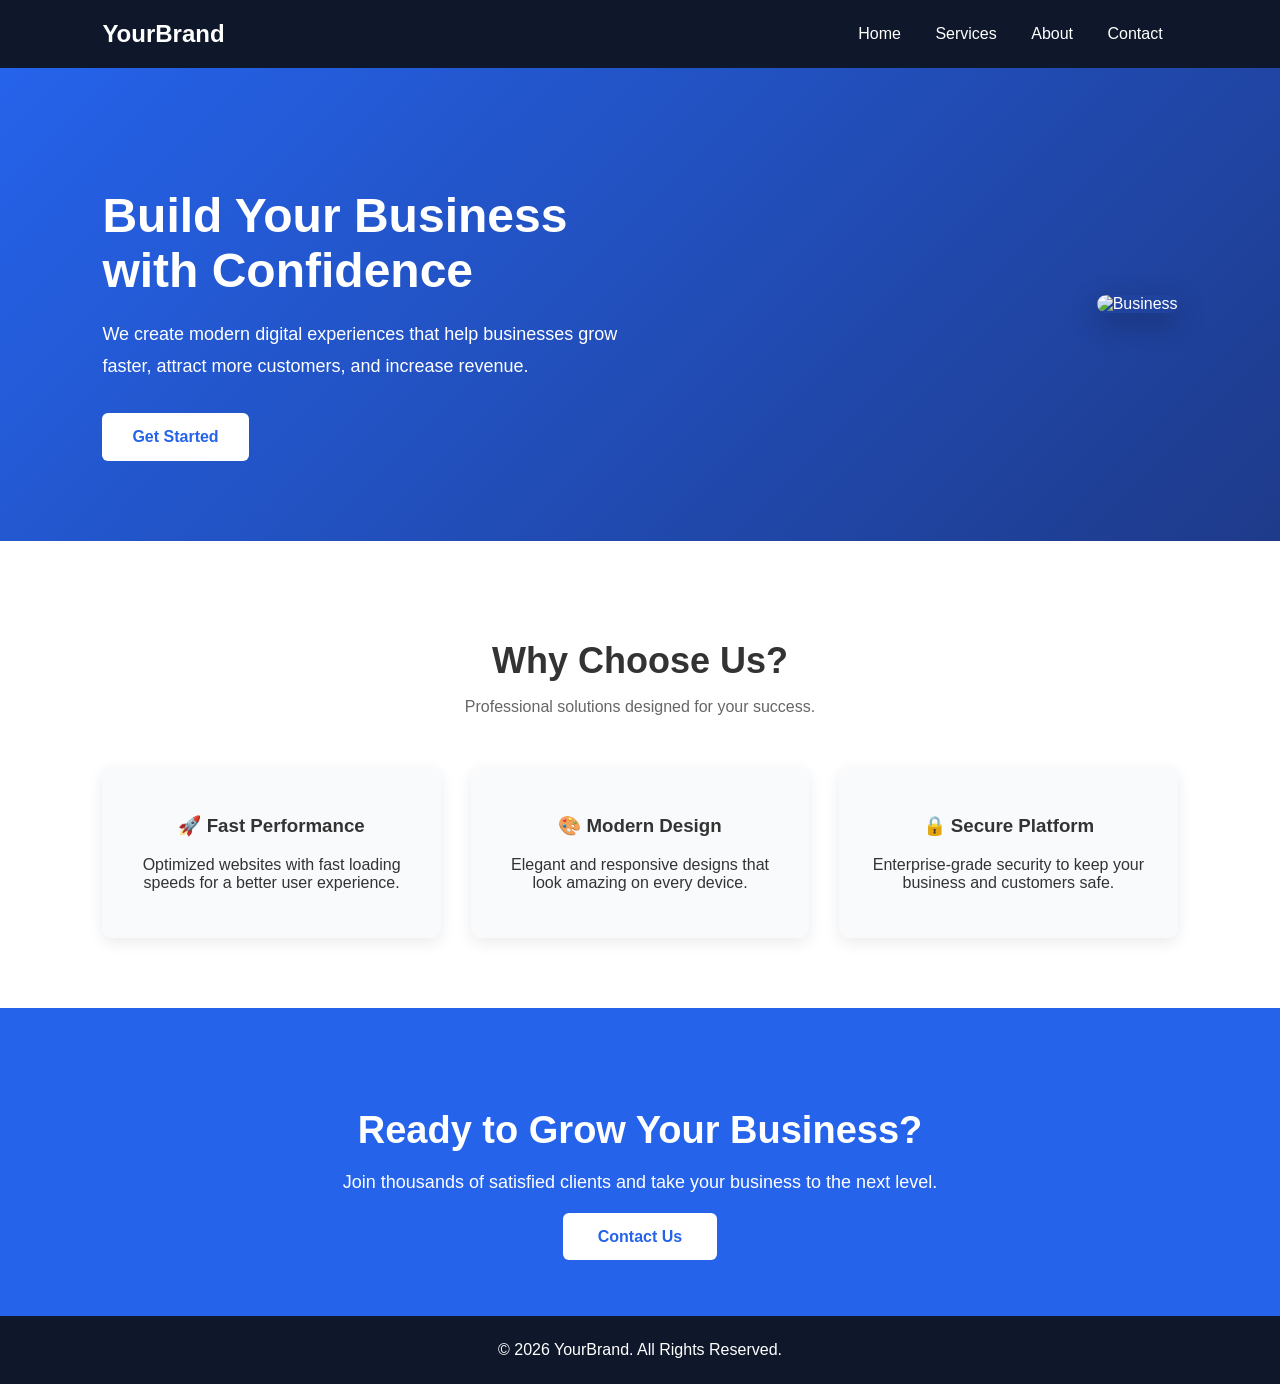
==== index.html @ af9965a8 "created about page1" ====
<!DOCTYPE html>
<html lang="en">
<head>
<meta charset="UTF-8">
<meta name="viewport" content="width=device-width, initial-scale=1.0">
<title>Professional Landing Page</title>
</head>

<body style="margin:0;font-family:Arial,Helvetica,sans-serif;background:#f4f7fb;color:#333;">

    <!-- Header -->
    <header style="background:#0f172a;color:white;padding:20px 8%;display:flex;justify-content:space-between;align-items:center;">
        <h2 style="margin:0;">YourBrand</h2>

        <nav>
            <a href="#" style="color:white;text-decoration:none;margin:0 15px;">Home</a>
            <a href="#" style="color:white;text-decoration:none;margin:0 15px;">Services</a>
            <a href="about.html" style="color:white;text-decoration:none;margin:0 15px;">About</a>
            <a href="#" style="color:white;text-decoration:none;margin:0 15px;">Contact</a>
        </nav>
    </header>

    <!-- Hero Section -->
    <section style="display:flex;align-items:center;justify-content:space-between;padding:80px 8%;background:linear-gradient(135deg,#2563eb,#1e3a8a);color:white;flex-wrap:wrap;">

        <div style="max-width:550px;">
            <h1 style="font-size:48px;margin-bottom:20px;">
                Build Your Business with Confidence
            </h1>

            <p style="font-size:18px;line-height:1.8;margin-bottom:30px;">
                We create modern digital experiences that help businesses grow faster,
                attract more customers, and increase revenue.
            </p>

            <a href="#" style="background:white;color:#2563eb;padding:15px 30px;text-decoration:none;font-weight:bold;border-radius:6px;display:inline-block;">
                Get Started
            </a>
        </div>

        <div>
            <img src="https://images.unsplash.com/photo-1497366754035-f200968a6e72?w=600"
                 alt="Business"
                 style="width:500px;max-width:100%;border-radius:10px;box-shadow:0 10px 30px rgba(0,0,0,0.3);">
        </div>

    </section>

    <!-- Features -->
    <section style="padding:70px 8%;text-align:center;background:white;">

        <h2 style="font-size:36px;margin-bottom:10px;">
            Why Choose Us?
        </h2>

        <p style="color:#666;margin-bottom:50px;">
            Professional solutions designed for your success.
        </p>

        <div style="display:flex;justify-content:space-between;gap:30px;flex-wrap:wrap;">

            <div style="background:#f8fafc;padding:30px;border-radius:10px;flex:1;min-width:250px;box-shadow:0 5px 15px rgba(0,0,0,.08);">
                <h3>🚀 Fast Performance</h3>
                <p>
                    Optimized websites with fast loading speeds for a better user experience.
                </p>
            </div>

            <div style="background:#f8fafc;padding:30px;border-radius:10px;flex:1;min-width:250px;box-shadow:0 5px 15px rgba(0,0,0,.08);">
                <h3>🎨 Modern Design</h3>
                <p>
                    Elegant and responsive designs that look amazing on every device.
                </p>
            </div>

            <div style="background:#f8fafc;padding:30px;border-radius:10px;flex:1;min-width:250px;box-shadow:0 5px 15px rgba(0,0,0,.08);">
                <h3>🔒 Secure Platform</h3>
                <p>
                    Enterprise-grade security to keep your business and customers safe.
                </p>
            </div>

        </div>

    </section>

    <!-- Call to Action -->
    <section style="padding:70px 8%;background:#2563eb;color:white;text-align:center;">

        <h2 style="font-size:38px;margin-bottom:20px;">
            Ready to Grow Your Business?
        </h2>

        <p style="font-size:18px;margin-bottom:35px;">
            Join thousands of satisfied clients and take your business to the next level.
        </p>

        <a href="#" style="background:white;color:#2563eb;padding:15px 35px;text-decoration:none;font-weight:bold;border-radius:6px;">
            Contact Us
        </a>

    </section>

    <!-- Footer -->
    <footer style="background:#0f172a;color:white;text-align:center;padding:25px;">
        <p style="margin:0;">
            © 2026 YourBrand. All Rights Reserved.
        </p>
    </footer>

</body>
</html>
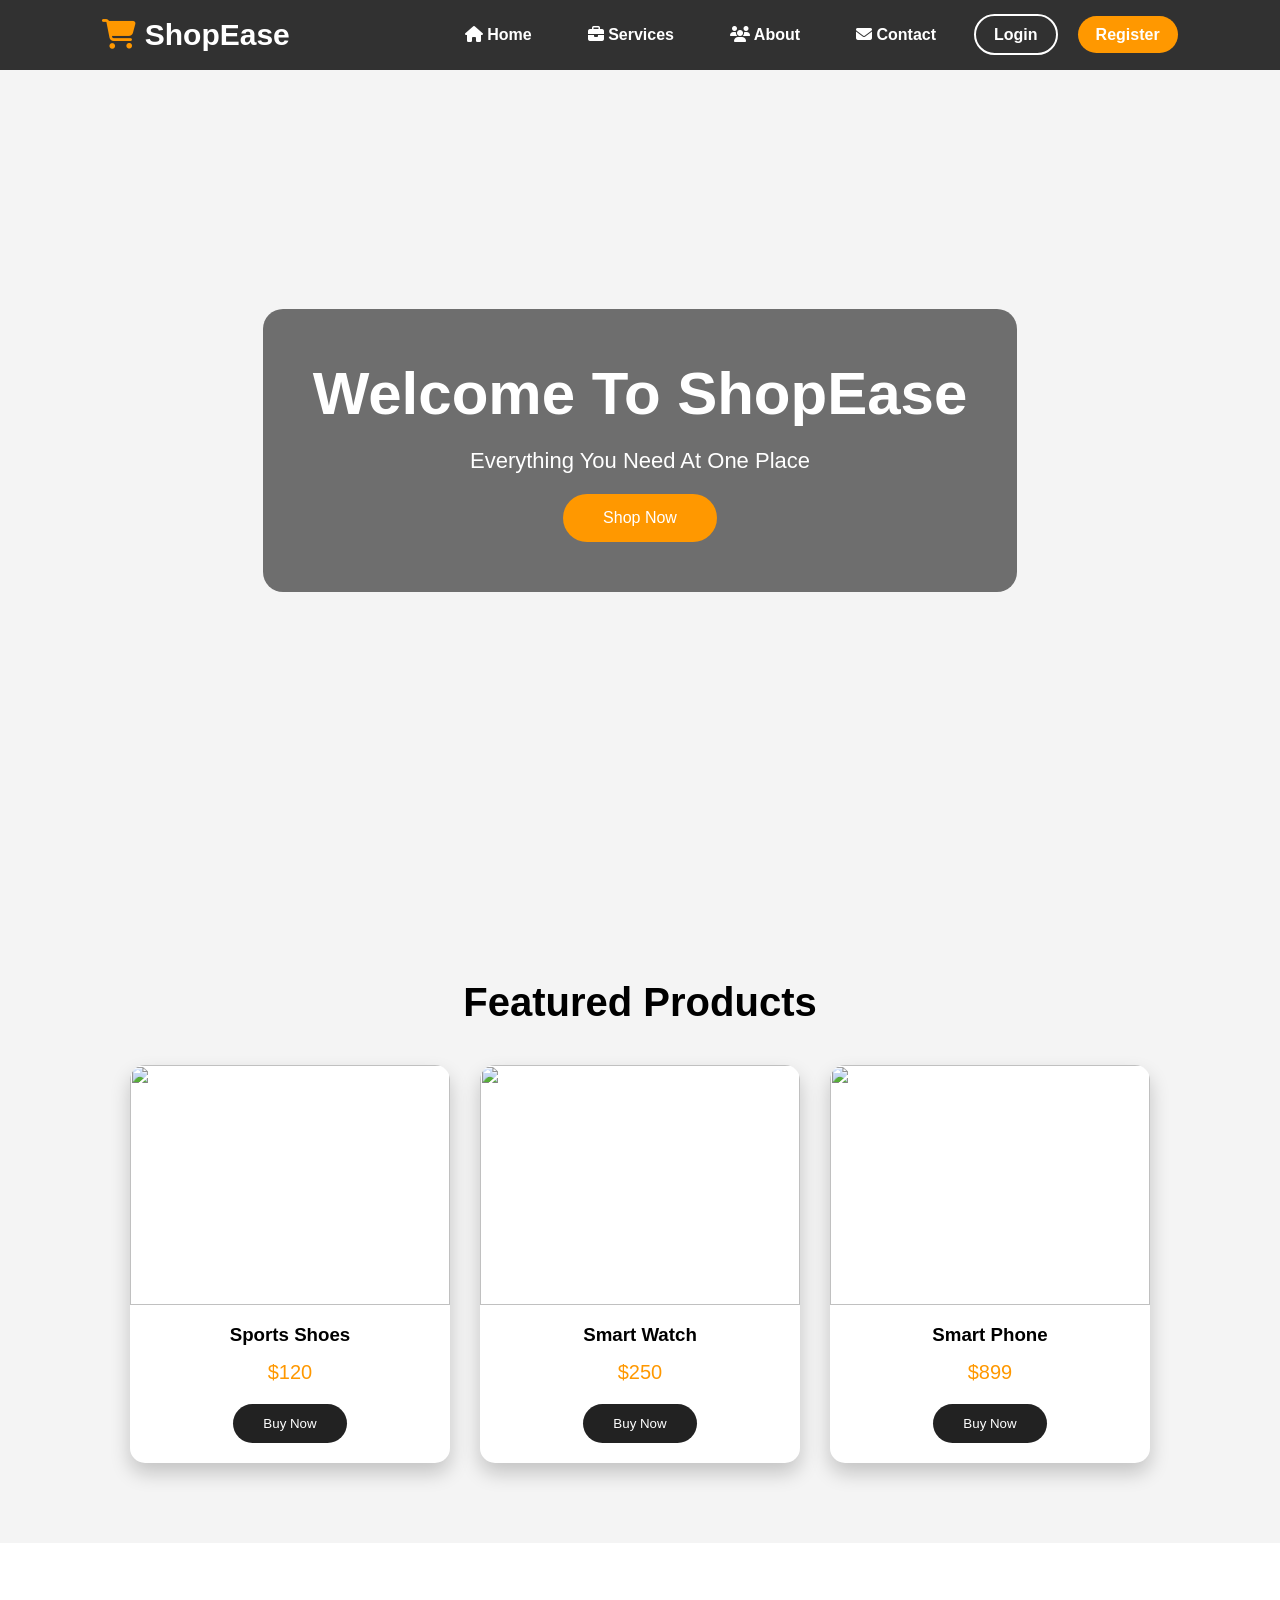
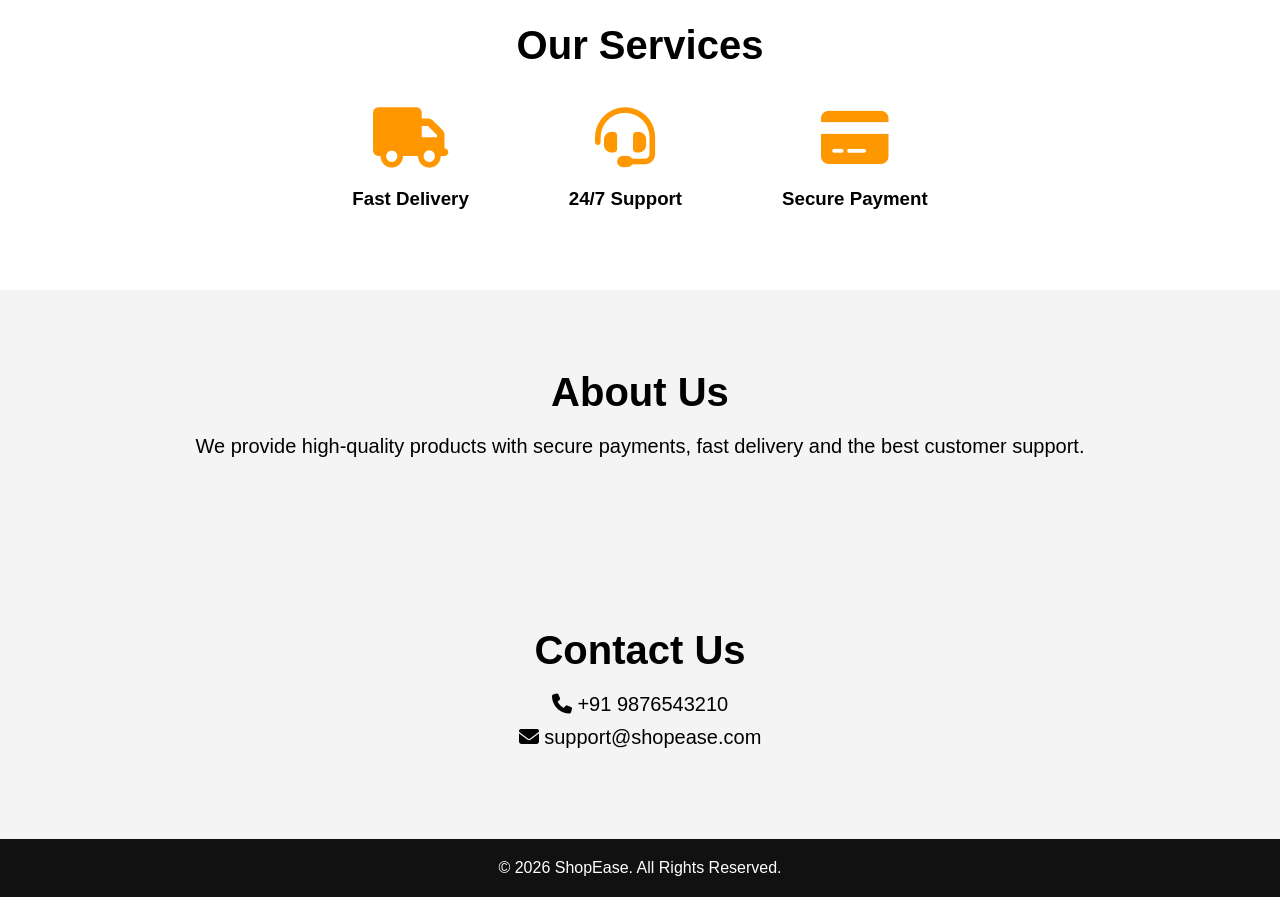
==== commit b23d6b2d: "edit home page" ====
--- a/index.html
+++ b/index.html
@@ -3,110 +3,138 @@
 <head>
 <meta charset="UTF-8">
 <meta name="viewport" content="width=device-width, initial-scale=1.0">
-<title>Professional Landing Page</title>
+
+<title>ShopEase</title>
+
+<link rel="stylesheet" href="style.css">
+
+<link rel="stylesheet"
+href="https://cdnjs.cloudflare.com/ajax/libs/font-awesome/6.5.2/css/all.min.css">
+
 </head>
+<body>
 
-<body style="margin:0;font-family:Arial,Helvetica,sans-serif;background:#f4f7fb;color:#333;">
+<nav>
 
-    <!-- Header -->
-    <header style="background:#0f172a;color:white;padding:20px 8%;display:flex;justify-content:space-between;align-items:center;">
-        <h2 style="margin:0;">YourBrand</h2>
+<div class="logo">
+<i class="fa-solid fa-cart-shopping"></i> ShopEase
+</div>
 
-        <nav>
-            <a href="#" style="color:white;text-decoration:none;margin:0 15px;">Home</a>
-            <a href="#" style="color:white;text-decoration:none;margin:0 15px;">Services</a>
-            <a href="about.html" style="color:white;text-decoration:none;margin:0 15px;">About</a>
-            <a href="#" style="color:white;text-decoration:none;margin:0 15px;">Contact</a>
-        </nav>
-    </header>
+<ul>
 
-    <!-- Hero Section -->
-    <section style="display:flex;align-items:center;justify-content:space-between;padding:80px 8%;background:linear-gradient(135deg,#2563eb,#1e3a8a);color:white;flex-wrap:wrap;">
+<li><a href="index.html"><i class="fas fa-home"></i> Home</a></li>
 
-        <div style="max-width:550px;">
-            <h1 style="font-size:48px;margin-bottom:20px;">
-                Build Your Business with Confidence
-            </h1>
+<li><a href="service.html"><i class="fas fa-briefcase"></i> Services</a></li>
 
-            <p style="font-size:18px;line-height:1.8;margin-bottom:30px;">
-                We create modern digital experiences that help businesses grow faster,
-                attract more customers, and increase revenue.
-            </p>
+<li><a href="about.html"><i class="fas fa-users"></i> About</a></li>
 
-            <a href="#" style="background:white;color:#2563eb;padding:15px 30px;text-decoration:none;font-weight:bold;border-radius:6px;display:inline-block;">
-                Get Started
-            </a>
-        </div>
+<li><a href="contact.html"><i class="fas fa-envelope"></i> Contact</a></li>
 
-        <div>
-            <img src="https://images.unsplash.com/photo-1497366754035-f200968a6e72?w=600"
-                 alt="Business"
-                 style="width:500px;max-width:100%;border-radius:10px;box-shadow:0 10px 30px rgba(0,0,0,0.3);">
-        </div>
+<li><a href="login.html" class="login">Login</a></li>
 
-    </section>
+<li><a href="register.html" class="register">Register</a></li>
 
-    <!-- Features -->
-    <section style="padding:70px 8%;text-align:center;background:white;">
+</ul>
 
-        <h2 style="font-size:36px;margin-bottom:10px;">
-            Why Choose Us?
-        </h2>
+</nav>
 
-        <p style="color:#666;margin-bottom:50px;">
-            Professional solutions designed for your success.
-        </p>
+<section class="hero" id="home">
 
-        <div style="display:flex;justify-content:space-between;gap:30px;flex-wrap:wrap;">
+<div class="content">
 
-            <div style="background:#f8fafc;padding:30px;border-radius:10px;flex:1;min-width:250px;box-shadow:0 5px 15px rgba(0,0,0,.08);">
-                <h3>🚀 Fast Performance</h3>
-                <p>
-                    Optimized websites with fast loading speeds for a better user experience.
-                </p>
-            </div>
+<h1>Welcome To ShopEase</h1>
 
-            <div style="background:#f8fafc;padding:30px;border-radius:10px;flex:1;min-width:250px;box-shadow:0 5px 15px rgba(0,0,0,.08);">
-                <h3>🎨 Modern Design</h3>
-                <p>
-                    Elegant and responsive designs that look amazing on every device.
-                </p>
-            </div>
+<p>Everything You Need At One Place</p>
 
-            <div style="background:#f8fafc;padding:30px;border-radius:10px;flex:1;min-width:250px;box-shadow:0 5px 15px rgba(0,0,0,.08);">
-                <h3>🔒 Secure Platform</h3>
-                <p>
-                    Enterprise-grade security to keep your business and customers safe.
-                </p>
-            </div>
+<a href="#" class="btn">Shop Now</a>
 
-        </div>
+</div>
 
-    </section>
+</section>
 
-    <!-- Call to Action -->
-    <section style="padding:70px 8%;background:#2563eb;color:white;text-align:center;">
+<section class="products">
 
-        <h2 style="font-size:38px;margin-bottom:20px;">
-            Ready to Grow Your Business?
-        </h2>
+<h2>Featured Products</h2>
 
-        <p style="font-size:18px;margin-bottom:35px;">
-            Join thousands of satisfied clients and take your business to the next level.
-        </p>
+<div class="cards">
 
-        <a href="#" style="background:white;color:#2563eb;padding:15px 35px;text-decoration:none;font-weight:bold;border-radius:6px;">
-            Contact Us
-        </a>
+<div class="card">
+<img src="https://images.unsplash.com/photo-1542291026-7eec264c27ff?w=500">
+<h3>Sports Shoes</h3>
+<p>$120</p>
+<button>Buy Now</button>
+</div>
 
-    </section>
+<div class="card">
+<img src="https://images.unsplash.com/photo-1523275335684-37898b6baf30?w=500">
+<h3>Smart Watch</h3>
+<p>$250</p>
+<button>Buy Now</button>
+</div>
 
-    <!-- Footer -->
-    <footer style="background:#0f172a;color:white;text-align:center;padding:25px;">
-        <p style="margin:0;">
-            © 2026 YourBrand. All Rights Reserved.
-        </p>
-    </footer>
+<div class="card">
+<img src="https://images.unsplash.com/photo-1511707171634-5f897ff02aa9?w=500">
+<h3>Smart Phone</h3>
+<p>$899</p>
+<button>Buy Now</button>
+</div>
+
+</div>
+
+</section>
+
+<section class="services" id="services">
+
+<h2>Our Services</h2>
+
+<div class="service-box">
+
+<div>
+<i class="fas fa-truck"></i>
+<h3>Fast Delivery</h3>
+</div>
+
+<div>
+<i class="fas fa-headset"></i>
+<h3>24/7 Support</h3>
+</div>
+
+<div>
+<i class="fas fa-credit-card"></i>
+<h3>Secure Payment</h3>
+</div>
+
+</div>
+
+</section>
+
+<section class="about" id="about">
+
+<h2>About Us</h2>
+
+<p>
+
+We provide high-quality products with secure payments, fast delivery and the best customer support.
+
+</p>
+
+</section>
+
+<section class="contact" id="contact">
+
+<h2>Contact Us</h2>
+
+<p><i class="fas fa-phone"></i> +91 9876543210</p>
+
+<p><i class="fas fa-envelope"></i> support@shopease.com</p>
+
+</section>
+
+<footer>
+
+<p>© 2026 ShopEase. All Rights Reserved.</p>
+
+</footer>
 
 </body>
 </html>
--- a/style.css
+++ b/style.css
@@ -0,0 +1,272 @@
+*{
+margin:0;
+padding:0;
+box-sizing:border-box;
+font-family:Arial,Helvetica,sans-serif;
+scroll-behavior:smooth;
+}
+
+body{
+animation:zoom .8s;
+background:#f4f4f4;
+}
+
+@keyframes zoom{
+
+from{
+opacity:0;
+transform:scale(.9);
+}
+
+to{
+opacity:1;
+transform:scale(1);
+}
+
+}
+
+nav{
+position:fixed;
+top:0;
+width:100%;
+display:flex;
+justify-content:space-between;
+align-items:center;
+padding:18px 8%;
+background:rgba(0,0,0,.8);
+backdrop-filter:blur(8px);
+z-index:999;
+}
+
+.logo{
+font-size:30px;
+color:white;
+font-weight:bold;
+}
+
+.logo i{
+color:#ff9800;
+}
+
+nav ul{
+display:flex;
+list-style:none;
+}
+
+nav ul li{
+margin-left:20px;
+}
+
+nav ul li a{
+text-decoration:none;
+color:white;
+font-weight:bold;
+padding:10px 18px;
+border-radius:30px;
+transition:.4s;
+}
+
+nav ul li a:hover{
+background:#ff9800;
+color:white;
+transform:scale(1.1);
+}
+
+.login{
+border:2px solid white;
+}
+
+.register{
+background:#ff9800;
+}
+
+.hero{
+height:100vh;
+background:url("https://images.unsplash.com/photo-1512436991641-6745cdb1723f?w=1600") center/cover;
+display:flex;
+justify-content:center;
+align-items:center;
+text-align:center;
+}
+
+.content{
+background:rgba(0,0,0,.55);
+padding:50px;
+border-radius:20px;
+color:white;
+}
+
+.content h1{
+font-size:60px;
+}
+
+.content p{
+font-size:22px;
+margin:20px 0;
+}
+
+.btn{
+display:inline-block;
+padding:15px 40px;
+background:#ff9800;
+color:white;
+text-decoration:none;
+border-radius:40px;
+transition:.4s;
+}
+
+.btn:hover{
+background:#ff3d00;
+transform:scale(1.1);
+box-shadow:0 0 20px #ff9800;
+}
+
+.btn:active{
+transform:scale(.9);
+}
+
+.products{
+padding:80px 8%;
+text-align:center;
+}
+
+.products h2{
+font-size:40px;
+margin-bottom:40px;
+}
+
+.cards{
+display:flex;
+justify-content:center;
+gap:30px;
+flex-wrap:wrap;
+}
+
+.card{
+width:320px;
+background:white;
+border-radius:15px;
+overflow:hidden;
+box-shadow:0 10px 20px rgba(0,0,0,.2);
+transition:.4s;
+}
+
+.card:hover{
+transform:translateY(-10px) scale(1.03);
+}
+
+.card img{
+width:100%;
+height:240px;
+object-fit:cover;
+}
+
+.card h3{
+padding:15px;
+}
+
+.card p{
+color:#ff9800;
+font-size:20px;
+}
+
+.card button{
+margin:20px;
+padding:12px 30px;
+border:none;
+border-radius:30px;
+background:#222;
+color:white;
+cursor:pointer;
+transition:.4s;
+}
+
+.card button:hover{
+background:#ff9800;
+transform:scale(1.1);
+}
+
+.services{
+padding:80px;
+background:white;
+text-align:center;
+}
+
+.services h2{
+font-size:40px;
+margin-bottom:40px;
+}
+
+.service-box{
+display:flex;
+justify-content:center;
+gap:100px;
+flex-wrap:wrap;
+}
+
+.service-box i{
+font-size:60px;
+color:#ff9800;
+margin-bottom:20px;
+transition:.4s;
+}
+
+.service-box i:hover{
+transform:rotate(360deg) scale(1.2);
+}
+
+.about,
+.contact{
+padding:80px;
+text-align:center;
+}
+
+.about h2,
+.contact h2{
+font-size:40px;
+margin-bottom:20px;
+}
+
+.about p,
+.contact p{
+font-size:20px;
+margin:10px;
+}
+
+footer{
+background:#111;
+color:white;
+text-align:center;
+padding:20px;
+}
+
+@media(max-width:768px){
+
+nav{
+flex-direction:column;
+}
+
+nav ul{
+flex-direction:column;
+margin-top:15px;
+}
+
+nav ul li{
+margin:10px;
+}
+
+.content h1{
+font-size:40px;
+}
+
+.cards{
+flex-direction:column;
+align-items:center;
+}
+
+.service-box{
+flex-direction:column;
+gap:40px;
+}
+
+}
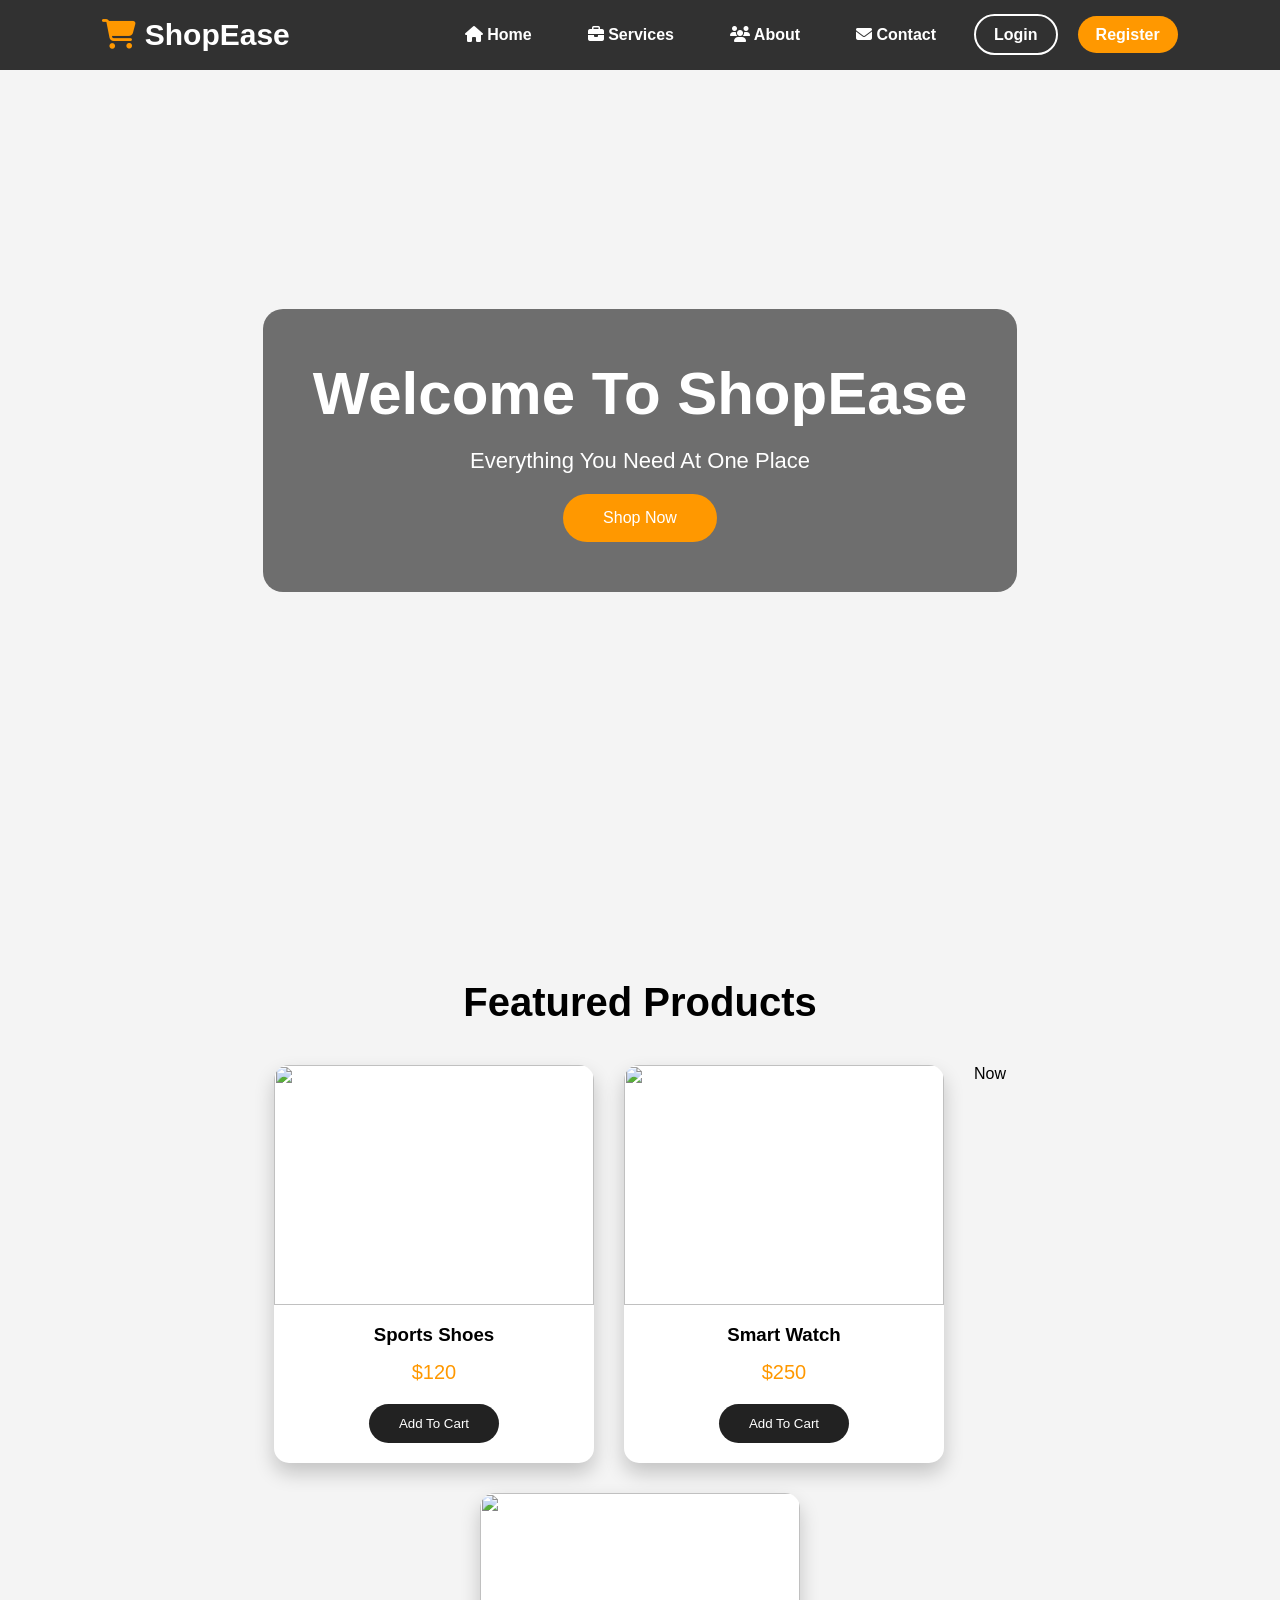
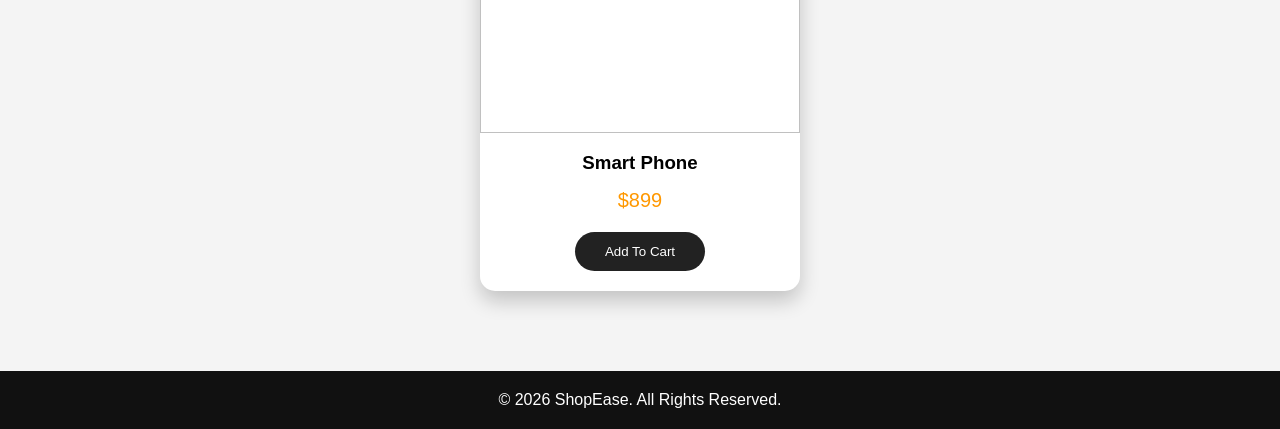
==== commit 8cc3be93: "edit home page" ====
--- a/index.html
+++ b/index.html
@@ -33,6 +33,9 @@
 <li><a href="login.html" class="login">Login</a></li>
 
 <li><a href="register.html" class="register">Register</a></li>
+<!-- 
+li><a href="addtocart.html" class="register">Add To Cart</a></li> -->
+
 
 </ul>
 
@@ -62,27 +65,33 @@
 <img src="https://images.unsplash.com/photo-1542291026-7eec264c27ff?w=500">
 <h3>Sports Shoes</h3>
 <p>$120</p>
-<button>Buy Now</button>
+<a href="addtocart.html">
+    <button>Add To Cart</button>
+</a>
 </div>
 
 <div class="card">
 <img src="https://images.unsplash.com/photo-1523275335684-37898b6baf30?w=500">
 <h3>Smart Watch</h3>
 <p>$250</p>
-<button>Buy Now</button>
-</div>
+<a href="addtocart.html">
+    <button>Add To Cart</button>
+</a>
+</div> Now
 
 <div class="card">
 <img src="https://images.unsplash.com/photo-1511707171634-5f897ff02aa9?w=500">
 <h3>Smart Phone</h3>
 <p>$899</p>
-<button>Buy Now</button>
+<a href="addtocart.html">
+    <button>Add To Cart</button>
+</a>
 </div>
 
 </div>
 
 </section>
-
+<!-- 
 <section class="services" id="services">
 
 <h2>Our Services</h2>
@@ -118,8 +127,8 @@
 
 </p>
 
-</section>
-
+</section> -->
+<!-- 
 <section class="contact" id="contact">
 
 <h2>Contact Us</h2>
@@ -128,7 +137,7 @@
 
 <p><i class="fas fa-envelope"></i> support@shopease.com</p>
 
-</section>
+</section> -->
 
 <footer>
 
